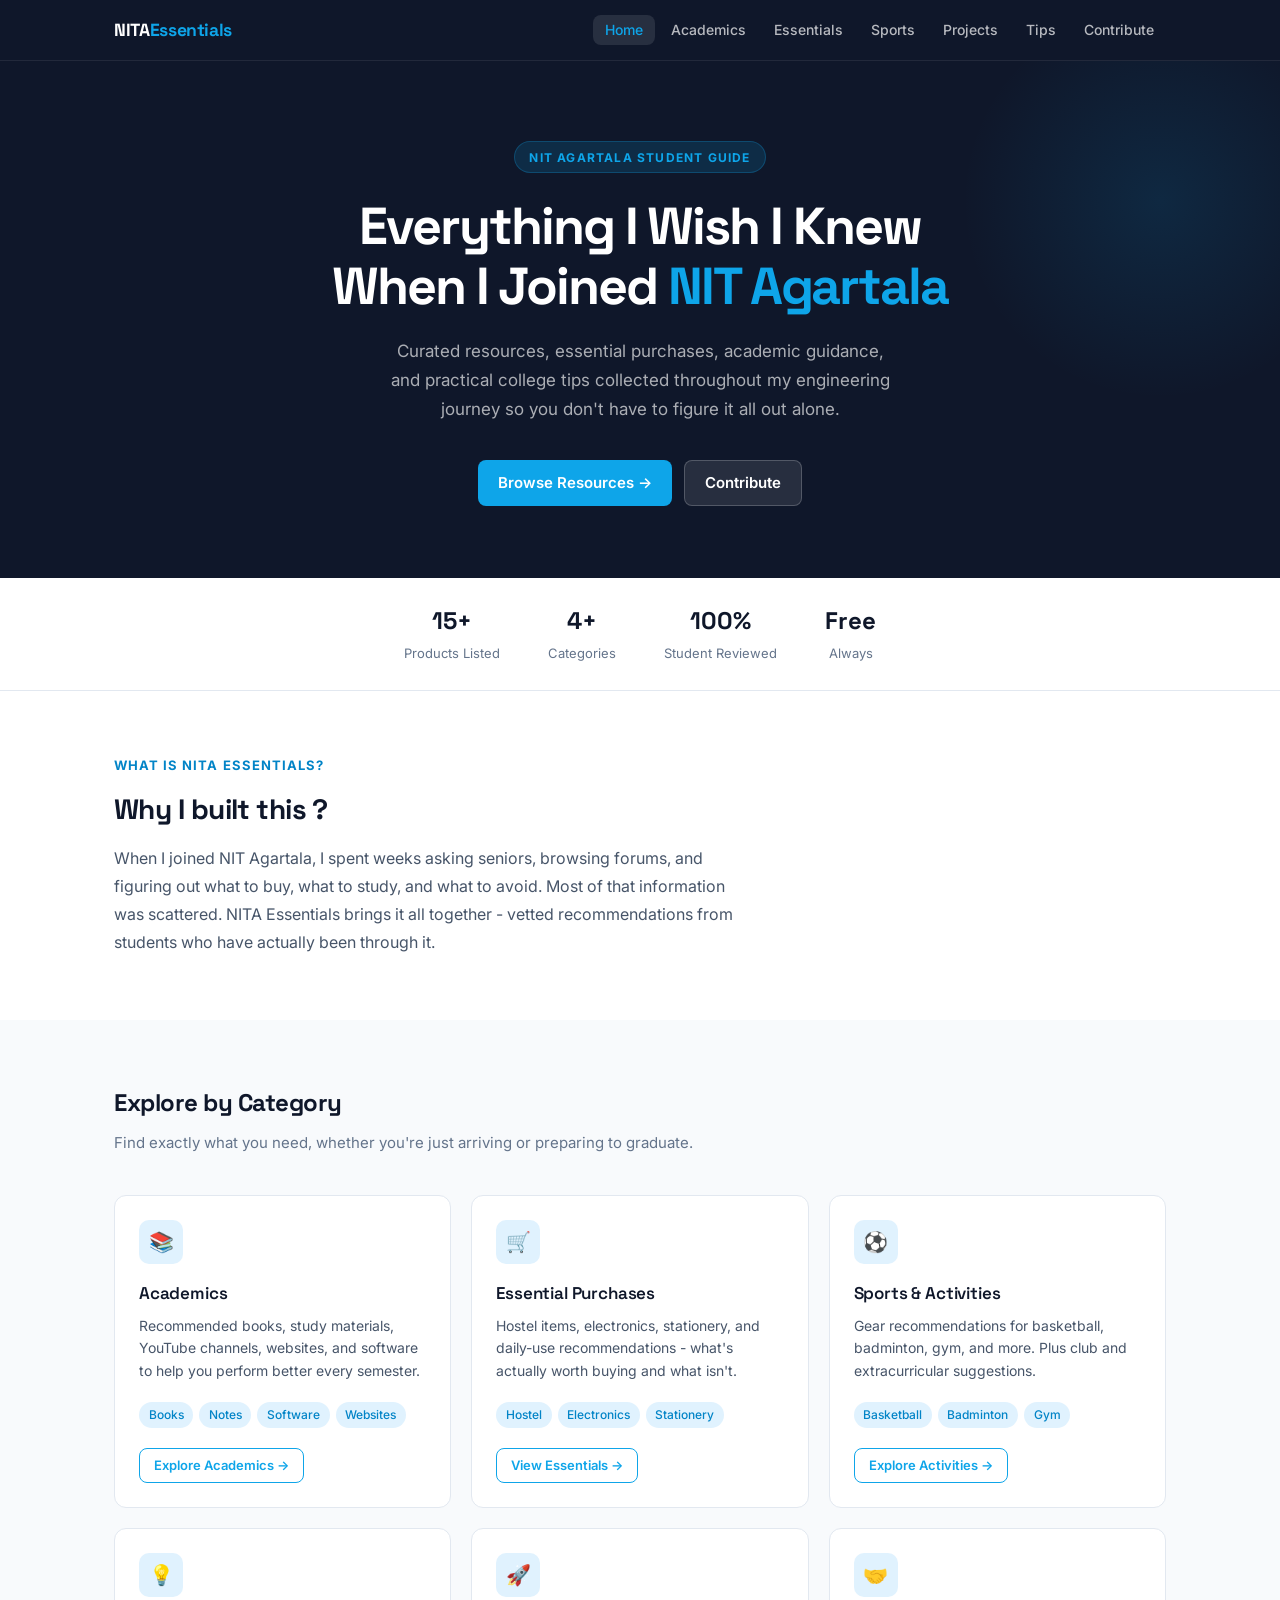
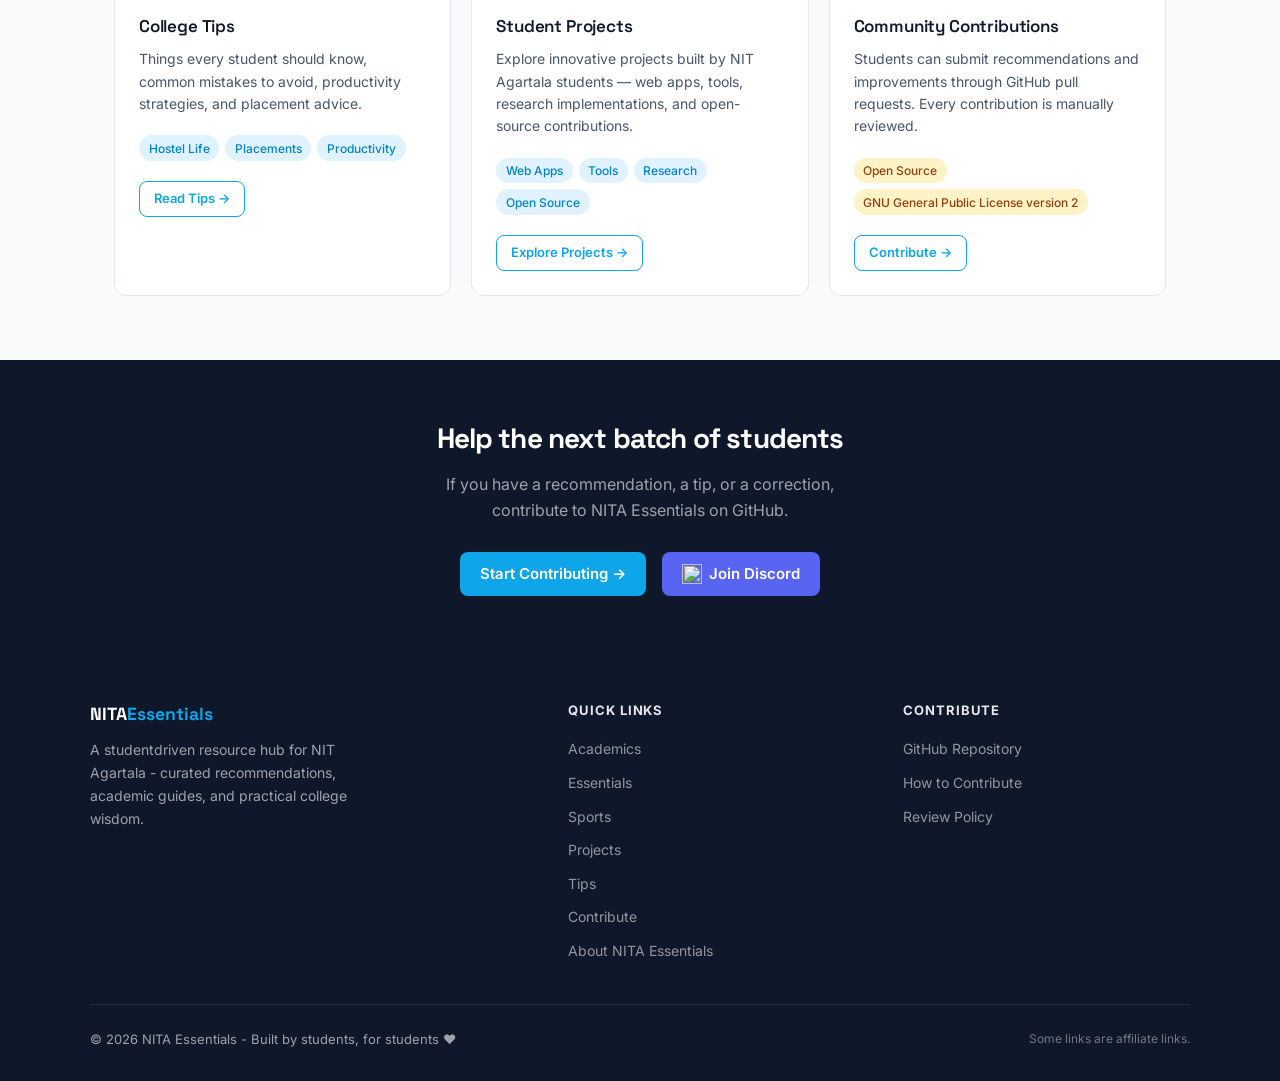
==== index.html @ d475e1d1 "Merge pull request #52 from alif2606/alif-fetures-check Updated Contribute, about, studentproject pa" ====
<!DOCTYPE html>
<html lang="en">
<head>
  <meta charset="UTF-8" />
  <meta name="viewport" content="width=device-width, initial-scale=1.0" />
  <title>NITA Essentials - Everything At One place</title>
  <meta name="description" content="Curated resources, essential purchases, academic guidance, and practical college tips for NIT Agartala students." />
  <!-- ICON For NITA-Essential -->
   <link rel="apple-touch-icon" sizes="180x180" href="./icon/apple-touch-icon.png">
    <link rel="icon" type="image/png" sizes="32x32" href="./icon/favicon-32x32.png">
    <link rel="icon" type="image/png" sizes="16x16" href="./icon/favicon-16x16.png">
    <link rel="manifest" href="./icon/site.webmanifest">

  <link rel="stylesheet" href="./css/styles.css" />

  <!-- Google tag (gtag.js) -->
    <script async src="https://www.googletagmanager.com/gtag/js?id=G-L8GYV0HE63"></script>
    <script>
      window.dataLayer = window.dataLayer || [];
      function gtag(){dataLayer.push(arguments);}
      gtag('js', new Date());

      gtag('config', 'G-L8GYV0HE63');
    </script>
    
</head>

<body>

<nav>
  <div class="nav-inner">
    <a href="index.html" class="nav-logo">NITA<span>Essentials</span></a>
    <button class="hamburger" id="hamburger" aria-label="Toggle menu">
      <span></span><span></span><span></span>
    </button>
    <ul class="nav-links" id="nav-links">
      <li><a href="index.html" class="active">Home</a></li>
      <li><a href="academics.html">Academics</a></li>
      <li><a href="essentials.html#online-resources">Essentials</a></li>
      <li><a href="sports.html">Sports</a></li>
      <li><a href="projects.html">Projects</a></li>
      <li><a href="tips.html">Tips</a></li>
      <li><a href="contribute.html">Contribute</a></li>
    </ul>
  </div>
</nav>

<!-- HERO -->
<section class="hero">
  <div class="hero-inner">
    <div class="hero-eyebrow">NIT Agartala Student Guide</div>
    <h1>Everything I Wish I Knew When I Joined <span>NIT Agartala</span></h1>
    <p>Curated resources, essential purchases, academic guidance, and practical college tips collected throughout my engineering journey so you don't have to figure it all out alone.</p>
    <div class="hero-btns">
      <a href="academics.html#online-resources" class="btn btn-primary">Browse Resources →</a>
      <a href="contribute.html#ways-to-contribute" class="btn btn-ghost">Contribute</a>
    </div>
  </div>
</section>

<!-- STATS -->
<div class="stats-bar">
  <div class="stats-inner">
    <div class="stat">
      <span class="stat-num">15+</span>
      <span class="stat-label">Products Listed</span>
    </div>
    <div class="stat">
      <span class="stat-num">4+</span>
      <span class="stat-label">Categories</span>
    </div>
    <div class="stat">
      <span class="stat-num">100%</span>
      <span class="stat-label">Student Reviewed</span>
    </div>
    <div class="stat">
      <span class="stat-num">Free</span>
      <span class="stat-label">Always</span>
    </div>
  </div>
</div>

<!-- WHAT IS NITA Essential -->
<section class="section section-alt">
  <div class="container">
    <div style="max-width: 620px;">
      <p style="font-size:0.8125rem; font-weight:700; text-transform:uppercase; letter-spacing:0.08em; color:var(--teal-dark); margin-bottom:0.75rem;">What is NITA Essentials?</p>
      <h2 class="section-title" style="font-size:1.75rem;">Why I built this ?</h2>
      <p style="color:var(--text-light); margin-top:0.75rem; line-height:1.75;">When I joined NIT Agartala, I spent weeks asking seniors, browsing forums, and figuring out what to buy, what to study, and what to avoid. Most of that information was scattered. NITA Essentials brings it all together - vetted recommendations from students who have actually been through it.</p>
    </div>
  </div>
</section>

<!-- 5 CATEGORY CARDS -->
<section class="section">
  <div class="container">
    <p class="section-title">Explore by Category</p>
    <p class="section-sub">Find exactly what you need, whether you're just arriving or preparing to graduate.</p>
    <div class="card-grid">

      <div class="card">
        <div class="card-icon">📚</div>
        <h3>Academics</h3>
        <p>Recommended books, study materials, YouTube channels, websites, and software to help you perform better every semester.</p>
        <div class="card-tags">
          <span class="tag">Books</span>
          <span class="tag">Notes</span>
          <span class="tag">Software</span>
          <span class="tag">Websites</span>
        </div>
        <a href="academics.html" class="btn btn-outline btn-sm">Explore Academics →</a>
      </div>

      <div class="card">
        <div class="card-icon">🛒</div>
        <h3>Essential Purchases</h3>
        <p>Hostel items, electronics, stationery, and daily-use recommendations - what's actually worth buying and what isn't.</p>
        <div class="card-tags">
          <span class="tag">Hostel</span>
          <span class="tag">Electronics</span>
          <span class="tag">Stationery</span>
        </div>
        <a href="essentials.html" class="btn btn-outline btn-sm">View Essentials →</a>
      </div>

      <div class="card">
        <div class="card-icon">⚽</div>
        <h3>Sports & Activities</h3>
        <p>Gear recommendations for basketball, badminton, gym, and more. Plus club and extracurricular suggestions.</p>
        <div class="card-tags">
          <span class="tag">Basketball</span>
          <span class="tag">Badminton</span>
          <span class="tag">Gym</span>
        </div>
        <a href="sports.html" class="btn btn-outline btn-sm">Explore Activities →</a>
      </div>

      <div class="card">
        <div class="card-icon">💡</div>
        <h3>College Tips</h3>
        <p>Things every student should know, common mistakes to avoid, productivity strategies, and placement advice.</p>
        <div class="card-tags">
          <span class="tag">Hostel Life</span>
          <span class="tag">Placements</span>
          <span class="tag">Productivity</span>
        </div>
        <a href="tips.html" class="btn btn-outline btn-sm">Read Tips →</a>
      </div>

      <div class="card">
        <div class="card-icon">🚀</div>
          <h3>Student Projects</h3>
            <p>Explore innovative projects built by NIT Agartala students — web apps, tools, research implementations, and open-source contributions.</p>
          <div class="card-tags">
            <span class="tag">Web Apps</span>
            <span class="tag">Tools</span>
            <span class="tag">Research</span>
            <span class="tag">Open Source</span>
          </div>
        <a href="projects.html" class="btn btn-outline btn-sm">Explore Projects →</a>
      </div>

      <div class="card">
        <div class="card-icon">🤝</div>
        <h3>Community Contributions</h3>
        <p>Students can submit recommendations and improvements through GitHub pull requests. Every contribution is manually reviewed.</p>
        <div class="card-tags">
          <span class="tag-amber tag">Open Source</span>
          <span class="tag-amber tag">GNU General Public License version 2</span>
        </div>
        <a href="contribute.html#ways-to-contribute" class="btn btn-outline btn-sm">Contribute →</a>
      </div>

    </div>
  </div>
</section>

<!-- CTA BAND -->
<section style="background: var(--navy); padding: 3.5rem 1.5rem; text-align:center;">

  <div class="container">
    <h2 style="font-family:'Space Grotesk',sans-serif; color:white; font-size:1.75rem; font-weight:700; letter-spacing:-0.03em; margin-bottom:0.75rem;">Help the next batch of students</h2>

    <p style="color:rgba(255,255,255,0.6); margin-bottom:1.75rem; max-width:440px; margin-left:auto; margin-right:auto;">If you have a recommendation, a tip, or a correction, contribute to NITA Essentials on GitHub.</p>

    <div class="button-group">
      
      <!-- Contribute Button -->
      <a href="contribute.html" class="btn btn-primary">
        Start Contributing →
      </a>

      <!-- Discord Button -->
      <a href="https://discord.gg/NMSnqHDSG" target="_blank" class="btn btn-primary discord-btn"> 
        <img src="https://cdn.prod.website-files.com/6257adef93867e50d84d30e2/62fddf0fde45a8baedcc7ee5_847541504914fd33810e70a0ea73177e%20(2)-1.png" alt="" style="vertical-align:middle;"> 
        Join Discord 
      </a>

    </div>

  </div>
</section>

<footer>
  <div class="footer-inner">
    <div class="footer-brand">
      <h3>NITA<span>Essentials</span></h3>
      <p>A studentdriven resource hub for NIT Agartala - curated recommendations, academic guides, and practical college wisdom.</p>
    </div>
    <div class="footer-col">
      <h4>Quick Links</h4>
      <ul>
        <li><a href="academics.html">Academics</a></li>
        <li><a href="essentials.html">Essentials</a></li>
        <li><a href="sports.html">Sports</a></li>
        <li><a href="projects.html">Projects</a></li>  
        <li><a href="tips.html">Tips</a></li>
        <li><a href="contribute.html">Contribute</a></li>
        <li><a href="about.html" target="_blank">About NITA Essentials</a></li>
      </ul>
    </div>
    <div class="footer-col">
      <h4>Contribute</h4>
      <ul>
        <li><a href="https://github.com/nita-essentials/nita-essentials.github.io" target="_blank">GitHub Repository</a></li>
        <li><a href="contribute.html#how-to-contribute">How to Contribute</a></li>
        <li><a href="contribute.html#policy">Review Policy</a></li>
      </ul>
    </div>
  </div>
  <div class="footer-bottom">
    <span>© 2026 NITA Essentials - Built by students, for students ❤️</span>
    <span style="font-size:0.75rem; opacity:0.7;">Some links are affiliate links.</span>
  </div>
</footer>

<script>
  const hamburger = document.getElementById('hamburger');
  const navLinks = document.getElementById('nav-links');
  hamburger.addEventListener('click', () => navLinks.classList.toggle('open'));
</script>

<script src="notices.js"></script>
</body>
</html>
---- css/styles.css ----
/* ===== NITA ESSENTIALS - Main Stylesheet ===== */
/* Design: Deep navy + electric teal + warm amber on off-white canvas */
/* Font stack: Space Grotesk display, Inter body */

@import url('https://fonts.googleapis.com/css2?family=Space+Grotesk:wght@400;500;600;700&family=Inter:wght@400;500;600&display=swap');

:root {
  --navy: #0f172a;
  --navy-mid: #1e293b;
  --teal: #0ea5e9;
  --teal-dark: #0284c7;
  --teal-light: #e0f2fe;
  --amber: #f59e0b;
  --amber-light: #fef3c7;
  --off-white: #f8fafc;
  --surface: #ffffff;
  --muted: #64748b;
  --border: #e2e8f0;
  --text: #0f172a;
  --text-light: #475569;
  --radius: 12px;
  --radius-sm: 8px;
  --shadow: 0 1px 3px rgba(0,0,0,0.07), 0 4px 12px rgba(0,0,0,0.06);
  --shadow-hover: 0 4px 12px rgba(14,165,233,0.15), 0 8px 24px rgba(0,0,0,0.1);
}

*, *::before, *::after { box-sizing: border-box; margin: 0; padding: 0; }

html { scroll-behavior: smooth; }

body {
  font-family: 'Inter', -apple-system, sans-serif;
  background: var(--off-white);
  color: var(--text);
  line-height: 1.6;
  font-size: 16px;
}

/* ===== NAVIGATION ===== */
nav {
  background: var(--navy);
  position: sticky;
  top: 0;
  z-index: 100;
  border-bottom: 1px solid rgba(255,255,255,0.08);
}

.nav-inner {
  max-width: 1100px;
  margin: 0 auto;
  padding: 0 1.5rem;
  display: flex;
  align-items: center;
  justify-content: space-between;
  height: 60px;
}

.nav-logo {
  font-family: 'Space Grotesk', sans-serif;
  font-weight: 700;
  font-size: 1.1rem;
  color: white;
  text-decoration: none;
  letter-spacing: -0.02em;
}

.nav-logo span { color: var(--teal); }

.nav-links {
  display: flex;
  gap: 0.25rem;
  list-style: none;
}

.nav-links a {
  color: rgba(255,255,255,0.7);
  text-decoration: none;
  padding: 0.4rem 0.75rem;
  border-radius: var(--radius-sm);
  font-size: 0.875rem;
  font-weight: 500;
  transition: all 0.15s;
}

.nav-links a:hover,
.nav-links a.active {
  color: white;
  background: rgba(255,255,255,0.1);
}

.nav-links a.active { color: var(--teal); }

.hamburger {
  display: none;
  flex-direction: column;
  gap: 5px;
  cursor: pointer;
  background: none;
  border: none;
  padding: 4px;
}

.hamburger span {
  display: block;
  width: 22px;
  height: 2px;
  background: white;
  border-radius: 2px;
  transition: all 0.25s;
}

/* ===== LAYOUT ===== */
.container {
  max-width: 1100px;
  margin: 0 auto;
  padding: 0 1.5rem;
}

.page-hero {
  background: var(--navy);
  padding: 3.5rem 1.5rem 3rem;
  text-align: center;
}

.page-hero h1 {
  font-family: 'Space Grotesk', sans-serif;
  font-size: clamp(1.75rem, 4vw, 2.5rem);
  font-weight: 700;
  color: white;
  letter-spacing: -0.03em;
  margin-bottom: 0.75rem;
}

.page-hero p {
  color: rgba(255,255,255,0.65);
  max-width: 520px;
  margin: 0 auto;
  font-size: 1.0625rem;
}

.section {
  padding: 4rem 1.5rem;
}

.section-alt { background: var(--surface); }

.section-title {
  font-family: 'Space Grotesk', sans-serif;
  font-size: 1.5rem;
  font-weight: 700;
  letter-spacing: -0.02em;
  margin-bottom: 0.5rem;
  color: var(--navy);
  /* below the one line code is for scroll positioning, so that the content doesn't overlaps */
  scroll-margin-top: 130px;
}

.section-sub {
  color: var(--muted);
  margin-bottom: 2.5rem;
  font-size: 0.9375rem;
}

/* ===== BUTTONS ===== */
.btn {
  display: inline-flex;
  align-items: center;
  gap: 0.4rem;
  padding: 0.625rem 1.25rem;
  border-radius: var(--radius-sm);
  font-weight: 600;
  font-size: 0.9375rem;
  text-decoration: none;
  transition: all 0.15s;
  cursor: pointer;
  border: none;
  font-family: inherit;
}

.btn-primary {
  background: var(--teal);
  color: white;
}

.btn-primary:hover {
  background: var(--teal-dark);
  transform: translateY(-1px);
  box-shadow: 0 4px 12px rgba(14,165,233,0.35);
}

.btn-outline {
  background: transparent;
  color: var(--teal);
  border: 1.5px solid var(--teal);
}

.btn-outline:hover {
  background: var(--teal-light);
}

.btn-ghost {
  background: rgba(255,255,255,0.1);
  color: white;
  border: 1.5px solid rgba(255,255,255,0.2);
}

.btn-ghost:hover {
  background: rgba(255,255,255,0.18);
}

.btn-sm {
  padding: 0.4rem 0.875rem;
  font-size: 0.8125rem;
}

/* code for the discord and start contri button in the academics tab */
.button-group{
    display:flex;
    justify-content:center;
    align-items:center;
    gap:1rem;
    flex-wrap:wrap;
}

.discord-btn{
  background:#5865F2;
}

.discord-btn:hover{
  background:#ffffff;
  color: #5865F2;
}

.discord-btn img{
    width:20px;
    height:20px;
    object-fit:contain;
}

/* for youtube button */
.yt-btn {
  border-color: rgb(255, 0, 0); 
  color: red; margin-right: 2rem;
}

.yt-btn:hover {
  background: #dc4a4a;
  color: #ffffff;
}

/*Back to Top Button */
#backToTopBtn {
  position: fixed;
  right: 24px;
  bottom: 24px;

  width: 52px;
  height: 52px;

  display: flex;
  justify-content: center;
  align-items: center;

  border-radius: 50%;
  border: 1px solid rgba(255, 255, 255, 0.18);

  background: rgba(36, 127, 224, 0.786);
  border: 1px solid rgba(14, 165, 233, 0.25);
  backdrop-filter: blur(14px) saturate(180%);
  -webkit-backdrop-filter: blur(14px) saturate(180%);

  color: #ffffff;
  font-size: 22px;
  font-weight: 700;

  cursor: pointer;

  box-shadow:
    0 8px 30px rgba(0, 0, 0, 0.12),
    inset 0 1px 1px rgba(255, 255, 255, 0.3);

  opacity: 0;
  visibility: hidden;
  transform: translateY(15px);

  transition: all 0.3s ease;

  z-index: 9999;
}


#backToTopBtn:hover {
  transform: translateY(-4px) scale(1.05);
  background: rgba(255, 255, 255, 0.25);
  color: #1d4ed8;

  box-shadow:
    0 12px 35px rgba(37, 99, 235, 0.22),
    inset 0 1px 2px rgba(255, 255, 255, 0.35);
}


#backToTopBtn.show {
  opacity: 1;
  visibility: visible;
  transform: translateY(0);
}

#backToTopBtn:active {
  transform: scale(0.95);
}

html {
  scroll-behavior: smooth;
}
/* ===== CARDS ===== */
.card-grid {
  display: grid;
  grid-template-columns: repeat(auto-fill, minmax(300px, 1fr));
  gap: 1.25rem;
}

.card {
  background: var(--surface);
  border: 1px solid var(--border);
  border-radius: var(--radius);
  padding: 1.5rem;
  transition: all 0.2s;
}

.card:hover {
  border-color: var(--teal);
  box-shadow: var(--shadow-hover);
  transform: translateY(-2px);
}

.card-icon {
  width: 44px;
  height: 44px;
  background: var(--teal-light);
  border-radius: 10px;
  display: flex;
  align-items: center;
  justify-content: center;
  font-size: 1.25rem;
  margin-bottom: 1rem;
}

.card h3 {
  font-family: 'Space Grotesk', sans-serif;
  font-size: 1.0625rem;
  font-weight: 600;
  margin-bottom: 0.5rem;
  letter-spacing: -0.01em;
}

.card p {
  color: var(--text-light);
  font-size: 0.875rem;
  line-height: 1.6;
  margin-bottom: 1.25rem;
}

.card-tags {
  display: flex;
  flex-wrap: wrap;
  gap: 0.375rem;
  margin-bottom: 1.25rem;
}

.tag {
  font-size: 0.75rem;
  font-weight: 500;
  padding: 0.2rem 0.6rem;
  border-radius: 999px;
  background: var(--teal-light);
  color: var(--teal-dark);
}

.tag-amber {
  background: var(--amber-light);
  color: #92400e;
}

/* ===== PRODUCT CARDS ===== */
.product-grid {
  display: grid;
  grid-template-columns: repeat(auto-fill, minmax(260px, 1fr));
  gap: 1.25rem;
}

.product-card {
  background: var(--surface);
  border: 1px solid var(--border);
  border-radius: var(--radius);
  overflow: hidden;
  transition: all 0.2s;
  display: flex;
  flex-direction: column;
}

.product-card:hover {
  border-color: var(--teal);
  box-shadow: var(--shadow-hover);
  transform: translateY(-2px);
}

.product-img {
  width: 100%;
  height: 200px;
  object-fit: contain;
  background: #f1f5f9;
  padding: 1rem;
}

.product-img-placeholder {
  width: 100%;
  height: 200px;
  background: linear-gradient(135deg, #e2e8f0, #cbd5e1);
  display: flex;
  align-items: center;
  justify-content: center;
  font-size: 2.5rem;
}

.product-body {
  padding: 1.25rem;
  flex: 1;
  display: flex;
  flex-direction: column;
}

.product-cat {
  font-size: 0.75rem;
  font-weight: 600;
  text-transform: uppercase;
  letter-spacing: 0.05em;
  color: var(--teal-dark);
  margin-bottom: 0.4rem;
}

.product-name {
  font-family: 'Space Grotesk', sans-serif;
  font-size: 1rem;
  font-weight: 600;
  letter-spacing: -0.01em;
  margin-bottom: 0.625rem;
  color: var(--navy);
  line-height: 1.4;
}

.product-desc {
  font-size: 0.8125rem;
  color: var(--text-light);
  line-height: 1.55;
  margin-bottom: 1rem;
  flex: 1;
}

.product-footer {
  display: flex;
  align-items: center;
  justify-content: space-between;
  gap: 0.5rem;
  margin-top: auto;
}

/* ===== TIPS ===== */
.tips-grid {
  display: grid;
  grid-template-columns: repeat(auto-fill, minmax(280px, 1fr));
  gap: 1rem;
}

.tip-card {
  background: var(--surface);
  border: 1px solid var(--border);
  border-radius: var(--radius);
  padding: 1.25rem 1.25rem 1.25rem 1.5rem;
  border-left: 3px solid var(--teal);
  transition: all 0.15s;
}

.tip-card:hover {
  box-shadow: var(--shadow);
  border-left-color: var(--amber);
}

.tip-category {
  font-size: 0.7rem;
  font-weight: 700;
  text-transform: uppercase;
  letter-spacing: 0.06em;
  color: var(--muted);
  margin-bottom: 0.35rem;
}

.tip-card p {
  font-size: 0.9375rem;
  color: var(--text);
  line-height: 1.55;
}

/* ===== Buy and sell btn ===== */

.whatsapp-btn {
    display: inline-flex;
    align-items: center;
    gap: 8px;
    
    border-color: #25D366 !important;
    border-width: 1.5px !important;
    
}

.whatsapp-icon {
    width: 20px;
    height: 20px;
}

.whatsapp-btn:hover {
    background-color: #4AE07D !important;
    border-color: #4AE07D !important;
    color: white !important;
}
.whatsapp-btn span {
    color:   #25D366 !important;
}

.whatsapp-btn:hover span {
    color: white !important;
}



/* ===== ACCORDION ===== */
.accordion-item {
  border: 1px solid var(--border);
  border-radius: var(--radius-sm);
  margin-bottom: 0.5rem;
  overflow: hidden;
}

.accordion-header {
  width: 100%;
  background: var(--surface);
  border: none;
  padding: 1rem 1.25rem;
  text-align: left;
  font-family: 'Space Grotesk', sans-serif;
  font-size: 1rem;
  font-weight: 600;
  color: var(--navy);
  cursor: pointer;
  display: flex;
  justify-content: space-between;
  align-items: center;
  transition: background 0.15s;
}

.accordion-header:hover { background: #f8fafc; }

.accordion-header.open { background: var(--teal-light); color: var(--teal-dark); }

.accordion-icon {
  font-size: 1.25rem;
  transition: transform 0.2s;
  flex-shrink: 0;
}

.accordion-header.open .accordion-icon { transform: rotate(45deg); }

.accordion-body {
  display: none;
  padding: 0 1.25rem 1.25rem;
  background: var(--surface);
}

.accordion-body.open { display: block; }

/* ===== CATEGORY FILTER ===== */
.filter-bar {
  display: flex;
  flex-wrap: wrap;
  gap: 0.5rem;
  margin-bottom: 2rem;
}

.filter-btn {
  padding: 0.4rem 1rem;
  border-radius: 999px;
  border: 1.5px solid var(--border);
  background: var(--surface);
  color: var(--muted);
  font-size: 0.875rem;
  font-weight: 500;
  cursor: pointer;
  transition: all 0.15s;
  font-family: inherit;
}

.filter-btn:hover,
.filter-btn.active {
  border-color: var(--teal);
  color: var(--teal-dark);
  background: var(--teal-light);
}

/* ===== HERO (index) ===== */
.hero {
  background: var(--navy);
  padding: 5rem 1.5rem 4.5rem;
  position: relative;
  overflow: hidden;
}

.hero::before {
  content: '';
  position: absolute;
  top: -60px;
  right: -80px;
  width: 400px;
  height: 400px;
  background: radial-gradient(circle, rgba(14,165,233,0.12) 0%, transparent 70%);
  pointer-events: none;
}

.hero-inner {
  max-width: 680px;
  margin: 0 auto;
  text-align: center;
  position: relative;
}

.hero-eyebrow {
  display: inline-block;
  background: rgba(14,165,233,0.15);
  color: var(--teal);
  font-size: 0.75rem;
  font-weight: 700;
  text-transform: uppercase;
  letter-spacing: 0.1em;
  padding: 0.35rem 0.875rem;
  border-radius: 999px;
  margin-bottom: 1.5rem;
  border: 1px solid rgba(14,165,233,0.25);
}

.hero h1 {
  font-family: 'Space Grotesk', sans-serif;
  font-size: clamp(2rem, 5vw, 3.25rem);
  font-weight: 700;
  color: white;
  letter-spacing: -0.04em;
  line-height: 1.15;
  margin-bottom: 1.25rem;
}

.hero h1 span { color: var(--teal); }

.hero p {
  color: rgba(255,255,255,0.65);
  font-size: 1.0625rem;
  max-width: 520px;
  margin: 0 auto 2.25rem;
  line-height: 1.7;
}

.hero-btns {
  display: flex;
  gap: 0.75rem;
  justify-content: center;
  flex-wrap: wrap;
}

/* ===== STATS BAR ===== */
.stats-bar {
  background: var(--surface);
  border-bottom: 1px solid var(--border);
  padding: 1.5rem;
}

.stats-inner {
  max-width: 1100px;
  margin: 0 auto;
  display: flex;
  justify-content: center;
  gap: 3rem;
  flex-wrap: wrap;
}

.stat {
  text-align: center;
}

.stat-num {
  font-family: 'Space Grotesk', sans-serif;
  font-size: 1.5rem;
  font-weight: 700;
  color: var(--navy);
  display: block;
}

.stat-label {
  font-size: 0.8125rem;
  color: var(--muted);
}

/* ===== FOOTER ===== */
footer {
  background: var(--navy);
  color: rgba(255,255,255,0.6);
  padding: 3rem 1.5rem 2rem;
}

.footer-inner {
  max-width: 1100px;
  margin: 0 auto;
  display: grid;
  grid-template-columns: 1.5fr 1fr 1fr;
  gap: 3rem;
}

.footer-brand h3 {
  font-family: 'Space Grotesk', sans-serif;
  font-size: 1.1rem;
  font-weight: 700;
  color: white;
  margin-bottom: 0.625rem;
}

.footer-brand h3 span { color: var(--teal); }

.footer-brand p {
  font-size: 0.875rem;
  line-height: 1.65;
  max-width: 280px;
}

.footer-col h4 {
  font-size: 0.8125rem;
  font-weight: 700;
  text-transform: uppercase;
  letter-spacing: 0.07em;
  color: rgba(255,255,255,0.9);
  margin-bottom: 1rem;
}

.footer-col ul {
  list-style: none;
  display: flex;
  flex-direction: column;
  gap: 0.5rem;
}

.footer-col a {
  color: rgba(255,255,255,0.55);
  text-decoration: none;
  font-size: 0.875rem;
  transition: color 0.15s;
}

.footer-col a:hover { color: var(--teal); }

.footer-bottom {
  max-width: 1100px;
  margin: 2.5rem auto 0;
  padding-top: 1.5rem;
  border-top: 1px solid rgba(255,255,255,0.08);
  font-size: 0.8125rem;
  display: flex;
  justify-content: space-between;
  align-items: center;
  flex-wrap: wrap;
  gap: 0.5rem;
}

/* ===== CONTRIBUTE PAGE ===== */
.steps-list {
  display: flex;
  flex-direction: column;
  gap: 1.25rem;
  counter-reset: steps;
}

.step-item {
  display: flex;
  gap: 1.25rem;
  align-items: flex-start;
}

.step-num {
  width: 36px;
  height: 36px;
  border-radius: 50%;
  background: var(--teal);
  color: white;
  font-weight: 700;
  font-size: 0.875rem;
  display: flex;
  align-items: center;
  justify-content: center;
  flex-shrink: 0;
  margin-top: 2px;
}

.step-text h4 {
  font-weight: 600;
  margin-bottom: 0.25rem;
  font-size: 0.9375rem;
}

.step-text p {
  font-size: 0.875rem;
  color: var(--text-light);
}

/* ===== NOTICE BOX ===== */
.notice {
  background: var(--amber-light);
  border: 1px solid #fcd34d;
  border-radius: var(--radius-sm);
  padding: 1rem 1.25rem;
  font-size: 0.875rem;
  color: #78350f;
  display: flex;
  gap: 0.625rem;
  align-items: flex-start;
  grid-column: 1 / -1;
}

/* ===== MOBILE ===== */
@media (max-width: 768px) {
  .nav-links {
    display: none;
    position: absolute;
    top: 60px;
    left: 0;
    right: 0;
    background: var(--navy-mid);
    flex-direction: column;
    padding: 1rem;
    border-bottom: 1px solid rgba(255,255,255,0.1);
    gap: 0.25rem;
  }

  .nav-links.open { display: flex; }

  .hamburger { display: flex; }

  .footer-inner {
    grid-template-columns: 1fr;
    gap: 2rem;
  }

  .stats-inner { gap: 1.5rem; }

  /* Nav Of the Acedemic section */
  #academics-nav .filter-bar {
    flex-wrap: nowrap;
    overflow-x: auto;
    -webkit-overflow-scrolling: touch;
    scrollbar-width: none;
    padding-bottom: 2px;
  }

  #academics-nav .filter-bar::-webkit-scrollbar {
    display: none;
  }
}

@media (max-width: 480px) {
  .hero { padding: 3.5rem 1rem 3rem; }
  .section { padding: 2.5rem 1rem; }
  .page-hero { padding: 2.5rem 1rem 2rem; }
  .product-grid, .card-grid, .tips-grid {
    grid-template-columns: 1fr;
  }

  /* Amazon-styled listing for mobile */
  .product-grid {
    grid-template-columns: 1fr;
    gap: 0;
  }
  .product-card {
    flex-direction: row;
    border-radius: 0;
    border-left: none;
    border-right: none;
    border-top: 1px solid var(--border);;
    border-bottom: 1px solid var(--border);
    transform: none !important;
  }
  .product-card:hover{
    transform: none;
    box-shadow: none;
  }
  .product-img {
    width: 120px;
    min-width: 120px;
    height: 120px;
    padding: 0.625rem;
    object-fit: contain;
    border-radius: var(--radius-sm);
  }
  .product-img-placeholder {
    width: 120px;
    min-width: 120px;
    height: 120px;
    font-size: 1.75rem;
    flex-shrink: 0;
  }
  .product-body {
    padding: 0.75rem 0.875rem;
    justify-content: space-between;
  }
  .product-cat {
    font-size: 0.6875rem;
    margin-bottom: 0.25rem;
  }
  .product-name {
    font-size: 0.875rem;
    margin-bottom: 0.375rem;
    line-height: 1.35;
  }
  .product-desc {
    font-size: 0.75rem;
    line-height: 1.45;
    margin-bottom: 0.625rem;
    /* Limit to 3 lines on mobile to keep cards compact */
    /* display: -webkit-box;
    -webkit-line-clamp: 3;
    -webkit-box-orient: vertical; */
    overflow: hidden;
  }
  .product-footer {
    flex-direction: column;
    align-items: flex-start;
    gap: 0.375rem;
  }
  .product-footer .btn {
    font-size: 0.75rem;
    padding: 0.35rem 0.75rem;
    width: 100%;
    justify-content: center;
  }
}


/* ===== PROJECTS PAGE ===== */

/* Notice spacing utilities */
.notice-mb {
  margin-bottom: 2.5rem;
}

.notice-mt {
  margin-top: 3rem;
}

.notice-link {
  color: inherit;
  font-weight: 600;
}

/* Filter bar spacing */
.filter-mb {
  margin-bottom: 2.5rem;
}

/* Project item layout */
.project-full {
  grid-column: 1 / -1;
}

/* Project card container */
.project-card {
  background: var(--surface);
  border: 1px solid var(--border);
  border-radius: var(--radius);
  padding: 2rem;
  border-left: 4px solid var(--teal);
}

/* Project header section */
.project-header {
  display: flex;
  align-items: flex-start;
  justify-content: space-between;
  flex-wrap: wrap;
  gap: 1rem;
  margin-bottom: 1.25rem;
}

/* Project category wrapper */
.project-category-wrapper {
  display: flex;
  align-items: center;
  gap: 0.5rem;
  margin-bottom: 0.5rem;
}

/* Project category label */
.project-category {
  font-size: 0.75rem;
  font-weight: 600;
  text-transform: uppercase;
  letter-spacing: 0.05em;
  color: var(--teal-dark);
}

/* Project title */
.project-title {
  font-family: 'Space Grotesk', sans-serif;
  font-size: 1.5rem;
  font-weight: 700;
  color: var(--navy);
  margin-bottom: 0.5rem;
  letter-spacing: -0.02em;
}

/* Project description */
.project-description {
  color: var(--muted);
  font-size: 0.9375rem;
  margin-bottom: 0.75rem;
}

/* Project actions (buttons) */
.project-actions {
  display: flex;
  gap: 0.625rem;
  flex-wrap: wrap;
}

/* Project author section */
.project-author {
  margin-top: 1.5rem;
  padding-top: 1rem;
  border-top: 1px solid var(--border);
}

.project-author-text {
  font-size: 0.875rem;
  color: var(--muted);
}

.project-author-link {
  color: var(--teal-dark);
  text-decoration: none;
  font-weight: 600;
}

.project-author-link:hover {
  text-decoration: underline;
}

/* Project placeholder (coming soon) */
.project-placeholder {
  background: var(--surface);
  border: 1px dashed var(--border);
  border-radius: var(--radius);
  padding: 3rem 2rem;
  text-align: center;
}

.project-placeholder-icon {
  font-size: 2.5rem;
  margin-bottom: 1rem;
  opacity: 0.3;
}

.project-placeholder-title {
  font-family: 'Space Grotesk', sans-serif;
  font-size: 1.25rem;
  font-weight: 600;
  color: var(--muted);
  margin-bottom: 0.75rem;
}

.project-placeholder-text {
  color: var(--text-light);
  margin-bottom: 1.5rem;
  max-width: 480px;
  margin-left: auto;
  margin-right: auto;
}

/* Responsive adjustments for projects page */
@media (max-width: 768px) {
  .project-card {
    padding: 1.5rem;
  }

  .project-title {
    font-size: 1.25rem;
  }

  .project-header {
    flex-direction: column;
  }

  .project-actions {
    width: 100%;
  }

  .project-actions .btn {
    flex: 1;
    justify-content: center;
  }
}
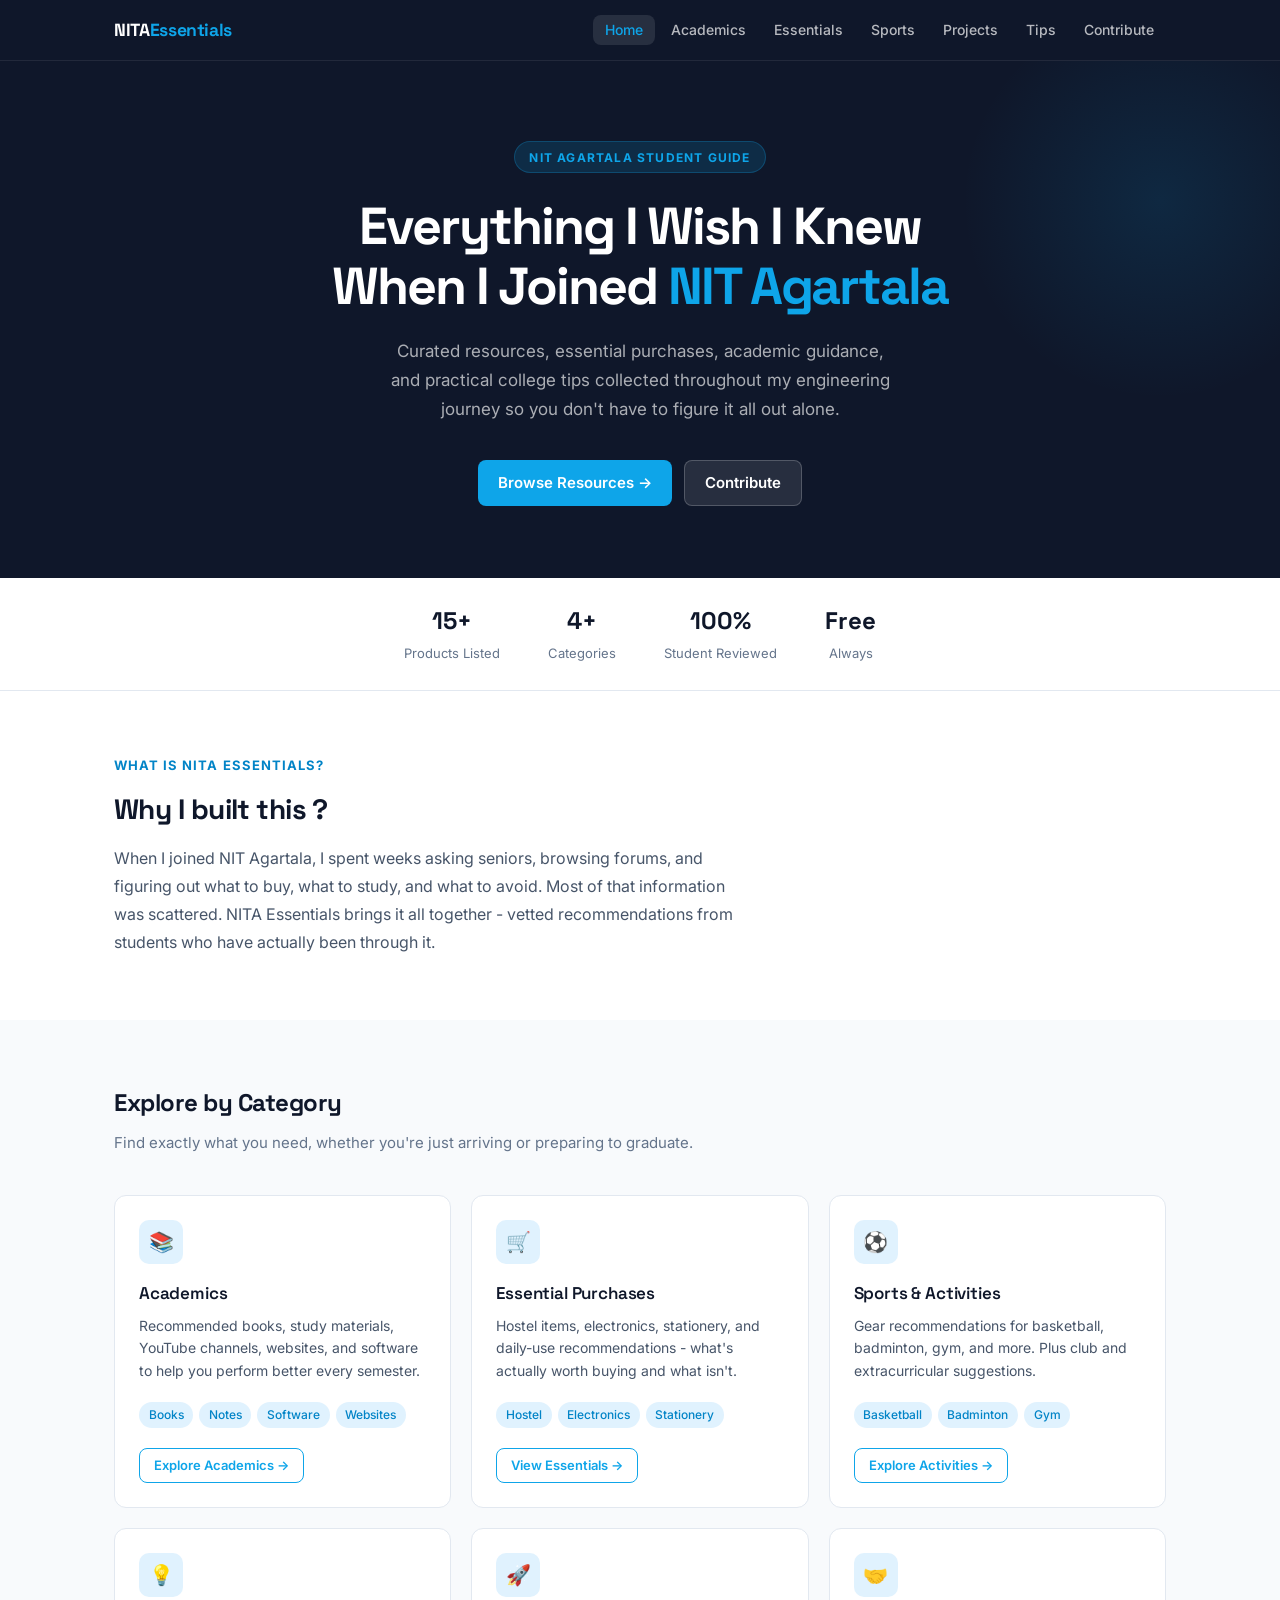
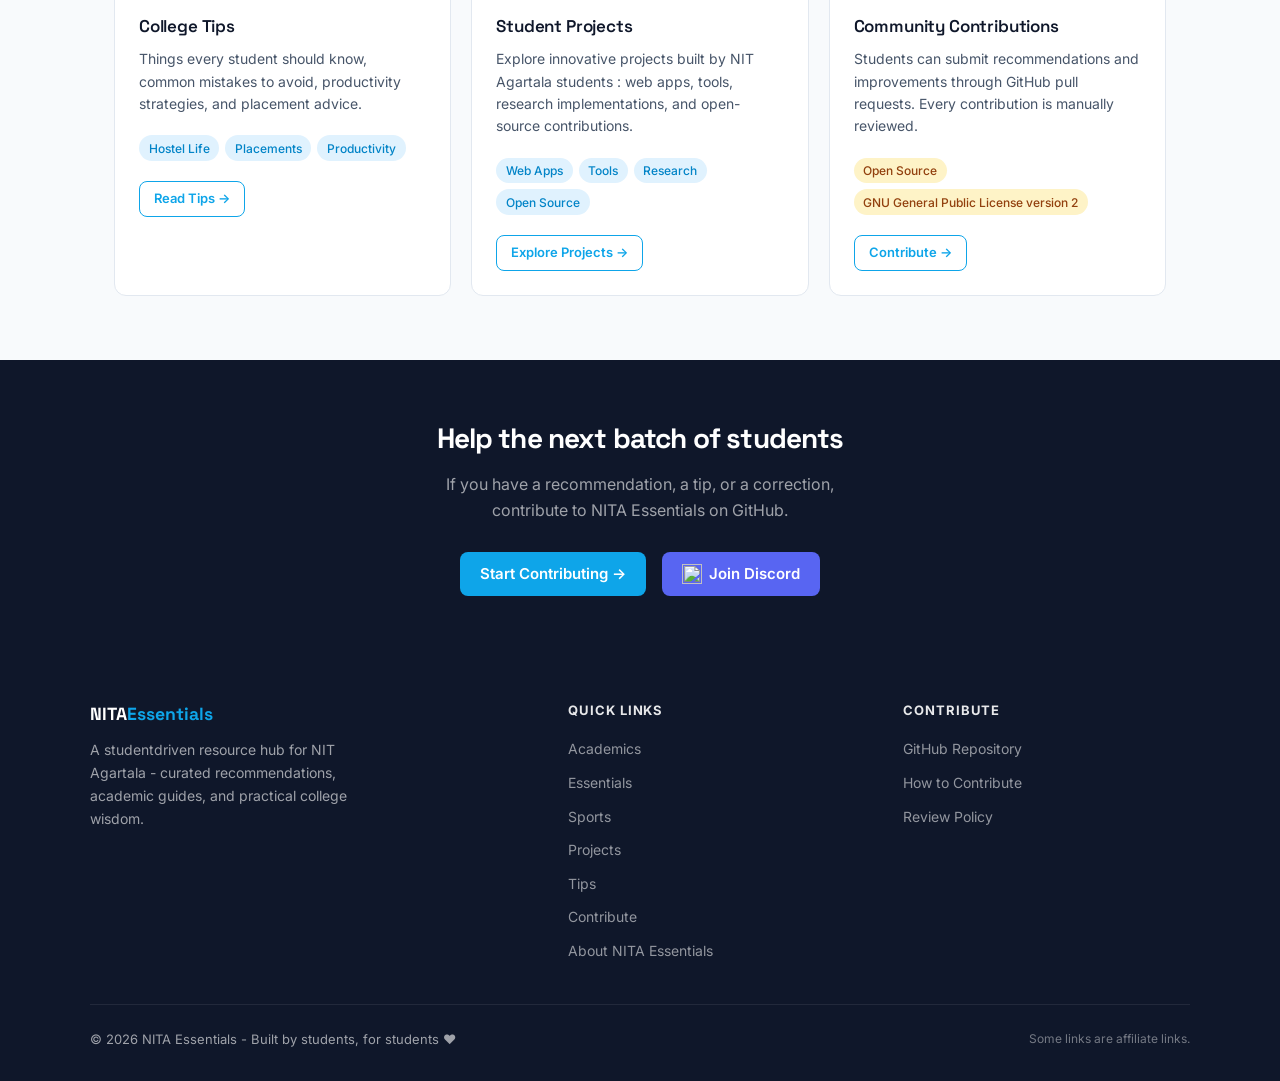
==== commit 777ba471: "Update the changes from local to github" ====
--- a/index.html
+++ b/index.html
@@ -150,7 +150,7 @@
       <div class="card">
         <div class="card-icon">🚀</div>
           <h3>Student Projects</h3>
-            <p>Explore innovative projects built by NIT Agartala students — web apps, tools, research implementations, and open-source contributions.</p>
+            <p>Explore innovative projects built by NIT Agartala students : web apps, tools, research implementations, and open-source contributions.</p>
           <div class="card-tags">
             <span class="tag">Web Apps</span>
             <span class="tag">Tools</span>
--- a/css/styles.css
+++ b/css/styles.css
@@ -160,6 +160,19 @@
   margin-bottom: 2.5rem;
   font-size: 0.9375rem;
 }
+/* Basketbatball link - Basketball Club */
+.hoopers-link {
+  padding: 2px;
+  border: 5px;
+  text-decoration: none;
+  color: var(--teal-dark);
+  font-weight: 600;
+  transition: all 0.15s;
+}
+
+.hoopers-link:hover {
+  color: #c13584;
+}
 
 /* ===== BUTTONS ===== */
 .btn {
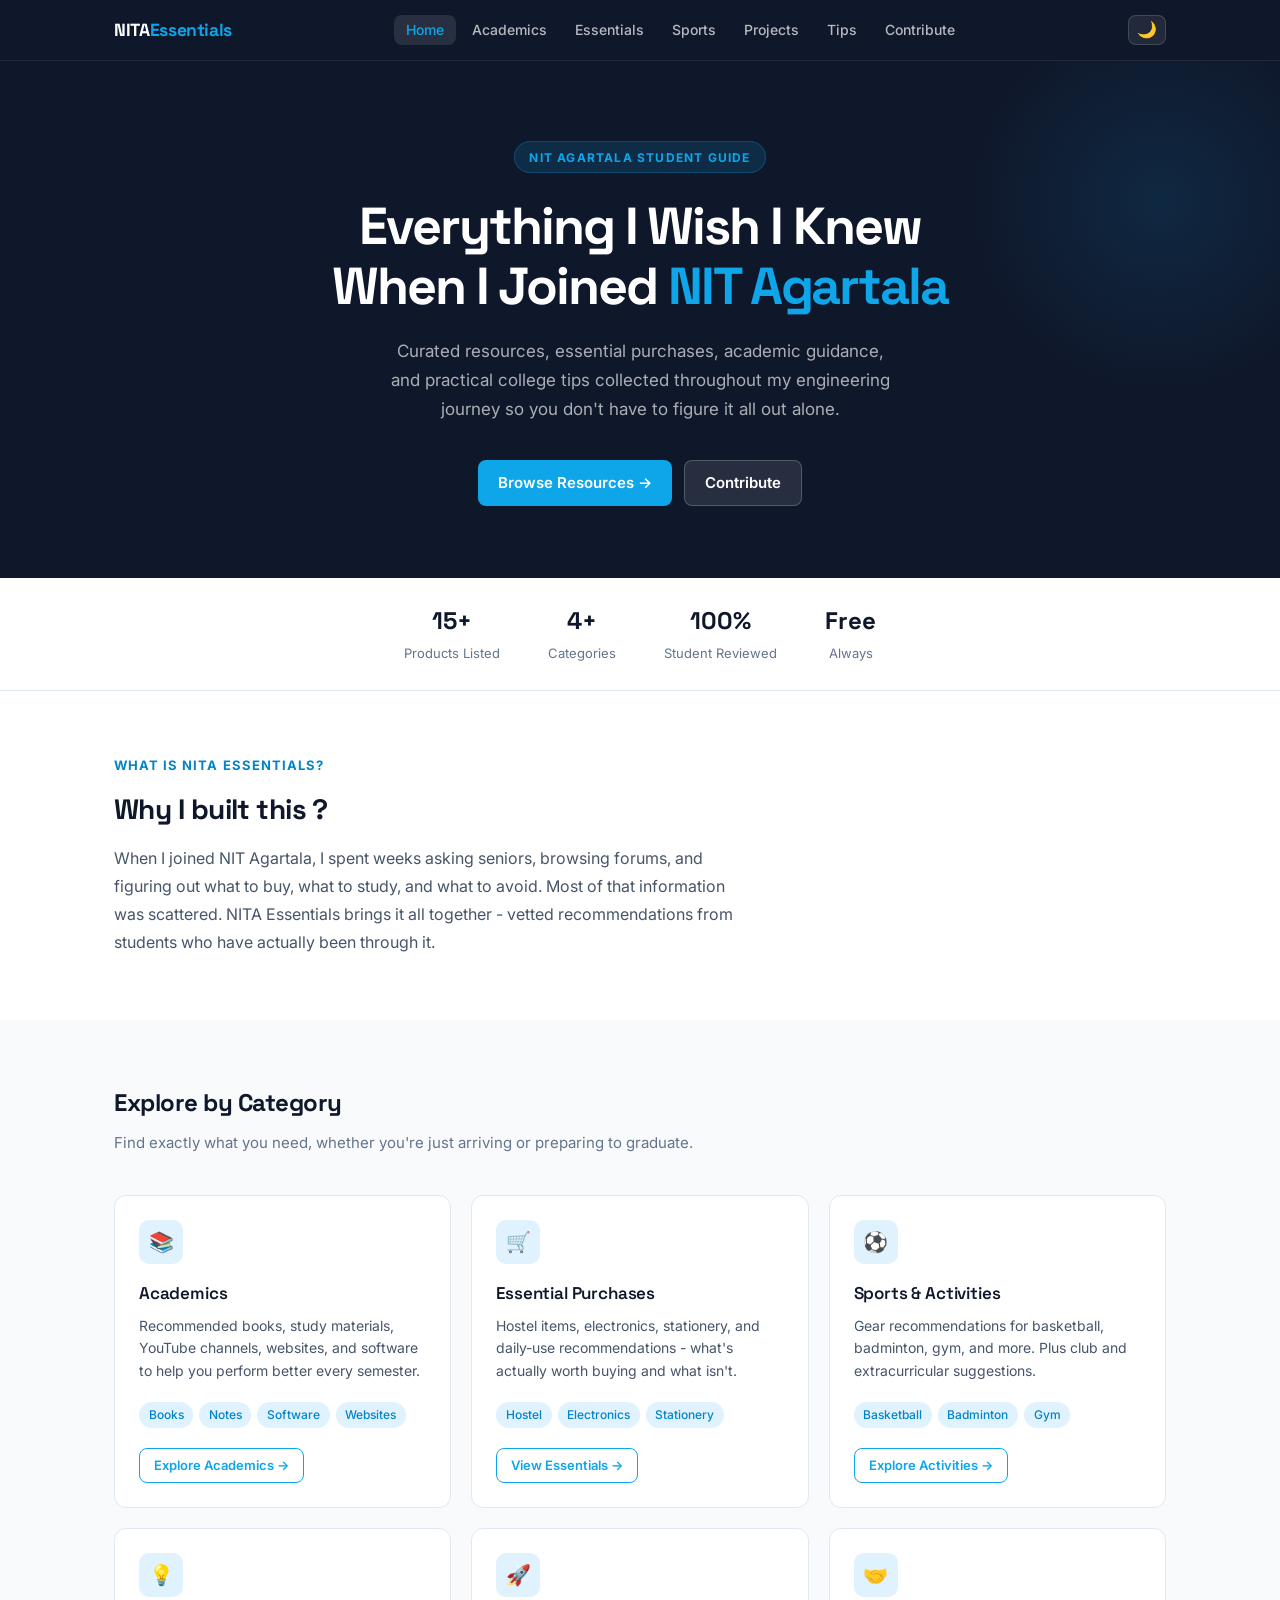
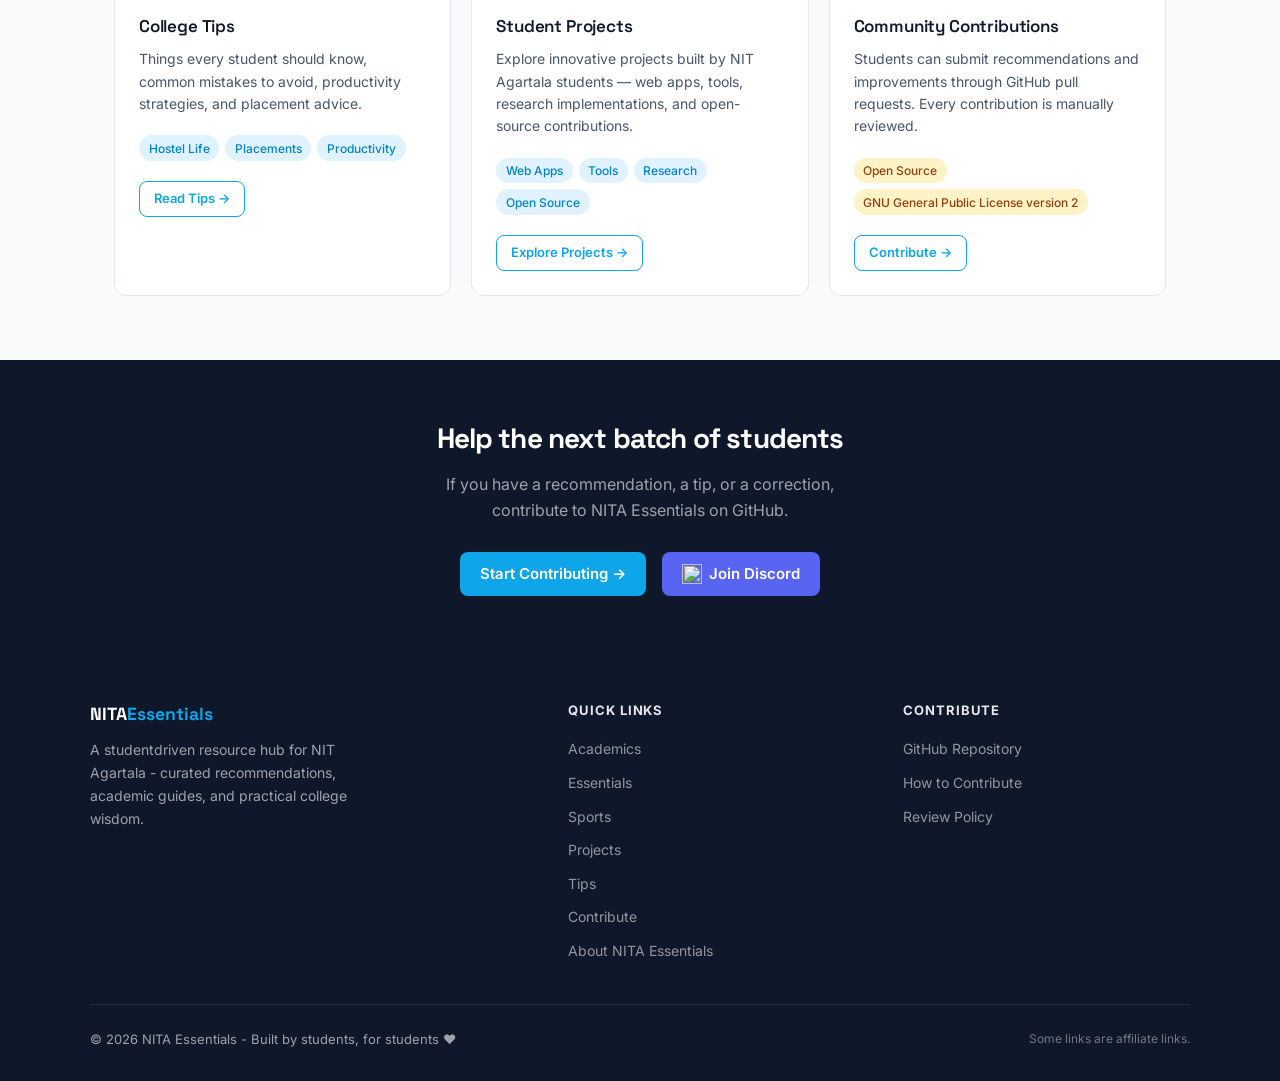
==== commit 37cbebaf: "Merge pull request #83 from alif2606/new-features Added dark theme" ====
--- a/index.html
+++ b/index.html
@@ -6,13 +6,13 @@
   <title>NITA Essentials - Everything At One place</title>
   <meta name="description" content="Curated resources, essential purchases, academic guidance, and practical college tips for NIT Agartala students." />
   <!-- ICON For NITA-Essential -->
-   <link rel="apple-touch-icon" sizes="180x180" href="./icon/apple-touch-icon.png">
+  <link rel="apple-touch-icon" sizes="180x180" href="./icon/apple-touch-icon.png">
     <link rel="icon" type="image/png" sizes="32x32" href="./icon/favicon-32x32.png">
     <link rel="icon" type="image/png" sizes="16x16" href="./icon/favicon-16x16.png">
     <link rel="manifest" href="./icon/site.webmanifest">
 
   <link rel="stylesheet" href="./css/styles.css" />
-
+  <link rel="stylesheet" href="./css/theme.css" />
   <!-- Google tag (gtag.js) -->
     <script async src="https://www.googletagmanager.com/gtag/js?id=G-L8GYV0HE63"></script>
     <script>
@@ -22,28 +22,18 @@
 
       gtag('config', 'G-L8GYV0HE63');
     </script>
+
+    <style>
+/* Left for now */
+    </style>
     
 </head>
 
 <body>
 
-<nav>
-  <div class="nav-inner">
-    <a href="index.html" class="nav-logo">NITA<span>Essentials</span></a>
-    <button class="hamburger" id="hamburger" aria-label="Toggle menu">
-      <span></span><span></span><span></span>
-    </button>
-    <ul class="nav-links" id="nav-links">
-      <li><a href="index.html" class="active">Home</a></li>
-      <li><a href="academics.html">Academics</a></li>
-      <li><a href="essentials.html#online-resources">Essentials</a></li>
-      <li><a href="sports.html">Sports</a></li>
-      <li><a href="projects.html">Projects</a></li>
-      <li><a href="tips.html">Tips</a></li>
-      <li><a href="contribute.html">Contribute</a></li>
-    </ul>
-  </div>
-</nav>
+<div id="nav">
+
+</div>
 
 <!-- HERO -->
 <section class="hero">
@@ -150,7 +140,7 @@
       <div class="card">
         <div class="card-icon">🚀</div>
           <h3>Student Projects</h3>
-            <p>Explore innovative projects built by NIT Agartala students : web apps, tools, research implementations, and open-source contributions.</p>
+            <p>Explore innovative projects built by NIT Agartala students — web apps, tools, research implementations, and open-source contributions.</p>
           <div class="card-tags">
             <span class="tag">Web Apps</span>
             <span class="tag">Tools</span>
@@ -235,11 +225,9 @@
 </footer>
 
 <script>
-  const hamburger = document.getElementById('hamburger');
-  const navLinks = document.getElementById('nav-links');
-  hamburger.addEventListener('click', () => navLinks.classList.toggle('open'));
+
 </script>
-
+<script src="./js/components.js"></script>
 <script src="notices.js"></script>
 </body>
 </html>
--- a/css/styles.css
+++ b/css/styles.css
@@ -35,14 +35,35 @@
   line-height: 1.6;
   font-size: 16px;
 }
+/* ========THEMES======== */
+
+
+/* ── Theme toggle button ── */
+[data-theme="dark"] #theme-toggle {
+  background: rgba(255,255,255,0.1);
+  border-color: rgba(255,255,255,0.15);
+}
+
+/* ── Academics sticky nav ── */
+[data-theme="dark"] #academics-nav {
+  background: rgba(15, 23, 42, 0.85);
+}
 
 /* ===== NAVIGATION ===== */
-nav {
-  background: var(--navy);
+#nav {
   position: sticky;
   top: 0;
   z-index: 100;
+}
+
+#nav nav {
+  background: var(--navy);
   border-bottom: 1px solid rgba(255,255,255,0.08);
+  transition: transform 0.3s ease;
+}
+
+#nav nav.nav-hidden {
+  transform: translateY(-100%);
 }
 
 .nav-inner {
@@ -107,6 +128,16 @@
   background: white;
   border-radius: 2px;
   transition: all 0.25s;
+}
+
+/* academis navbar */
+#academics-nav {
+  padding: 0.5rem 1rem; 
+  top: 60px; 
+  position: sticky; 
+  transition: top 0.3s ease; 
+  z-index: 99;  
+  backdrop-filter: blur(16px) saturate(180%); -webkit-backdrop-filter: blur(16px) saturate(180%);
 }
 
 /* ===== LAYOUT ===== */
@@ -159,19 +190,6 @@
   color: var(--muted);
   margin-bottom: 2.5rem;
   font-size: 0.9375rem;
-}
-/* Basketbatball link - Basketball Club */
-.hoopers-link {
-  padding: 2px;
-  border: 5px;
-  text-decoration: none;
-  color: var(--teal-dark);
-  font-weight: 600;
-  transition: all 0.15s;
-}
-
-.hoopers-link:hover {
-  color: #c13584;
 }
 
 /* ===== BUTTONS ===== */
@@ -226,6 +244,23 @@
   font-size: 0.8125rem;
 }
 
+/* Theme toggle button base styles */
+#theme-toggle {
+  background: rgba(255,255,255,0.08);
+  border: 1px solid rgba(255,255,255,0.15);
+  border-radius: var(--radius-sm);
+  color: white;
+  cursor: pointer;
+  font-size: 1rem;
+  padding: 0.35rem 0.5rem;
+  transition: all 0.2s;
+  line-height: 1;
+}
+
+#theme-toggle:hover {
+  background: rgba(255,255,255,0.15);
+}
+
 /* code for the discord and start contri button in the academics tab */
 .button-group{
     display:flex;
@@ -869,6 +904,7 @@
   .stats-inner { gap: 1.5rem; }
 
   /* Nav Of the Acedemic section */
+
   #academics-nav .filter-bar {
     flex-wrap: nowrap;
     overflow-x: auto;
@@ -1121,4 +1157,10 @@
     flex: 1;
     justify-content: center;
   }
+}
+
+
+/* ===== SPORTS PAGE ===== */
+.sport-section {
+  margin-bottom: 2rem;
 }
--- a/css/theme.css
+++ b/css/theme.css
@@ -0,0 +1,290 @@
+/* ── Smooth theme transition ── */
+body,
+.hero,
+.stats-bar,
+.section,
+.section-alt,
+.card,
+.card-icon,
+.product-card,
+.product-img,
+.tip-card,
+.accordion-item,
+.accordion-header,
+.accordion-body,
+.filter-btn,
+.notice,
+.tag,
+.tag-amber,
+.page-hero,
+.project-card,
+.project-placeholder,
+footer,
+.footer-bottom,
+nav,
+#nav,
+#academics-nav {
+  transition: background-color 0.7s ease,
+              color 0.7s ease,
+              border-color 0.7s ease,
+              box-shadow 0.7s ease !important;
+}
+
+/* ========= DARK MODE ========= */
+[data-theme="dark"] {
+  --teal: #38bdf8;
+  --teal-dark: #0ea5e9;
+  --teal-light: #0c2d48;
+  --amber: #fbbf24;
+  --amber-light: #2d1f00;
+  --off-white: #0f172a;      /* darkest — page base */
+  --surface: #1e293b;        /* mid — cards, sections */
+  --muted: #94a3b8;
+  --border: #2d3f55;
+  --text: #f1f5f9;
+  --text-light: #94a3b8;
+  --navy: #0f172a;
+  --navy-mid: #1e293b;
+}
+
+/* ── Body ── */
+[data-theme="dark"] body {
+  background: #0f172a;
+}
+
+/* ── Hero — needs to stand out from body ── */
+[data-theme="dark"] .hero {
+  background: #020917;       /* deepest possible — almost black */
+  border-bottom: 1px solid #1e3a5f;
+}
+
+[data-theme="dark"] .hero::before {
+  background: radial-gradient(circle, rgba(56,189,248,0.08) 0%, transparent 70%);
+}
+
+/* ── Stats bar — lighter than hero ── */
+[data-theme="dark"] .stats-bar {
+  background: #1e293b;
+  border-bottom: 1px solid #2d3f55;
+}
+
+[data-theme="dark"] .stat-num {
+  color: #f1f5f9;
+}
+
+[data-theme="dark"] .stat-label {
+  color: #94a3b8;
+}
+
+/* ── Sections alternate between two shades ── */
+[data-theme="dark"] .section {
+  background: #0f172a;       /* dark base */
+}
+
+[data-theme="dark"] .section-alt {
+  background: #1e293b;       /* slightly lighter */
+  border-top: 1px solid #2d3f55;
+  border-bottom: 1px solid #2d3f55;
+}
+
+[data-theme="dark"] .section-title {
+  color: #f1f5f9;
+}
+
+[data-theme="dark"] .section-sub {
+  color: #94a3b8;
+}
+
+/* ── Page hero (inner pages) ── */
+[data-theme="dark"] .page-hero {
+  background: #020917;
+  border-bottom: 1px solid #1e3a5f;
+}
+
+/* ── Cards — pop above section bg ── */
+[data-theme="dark"] .card {
+  background: #1e293b;
+  border-color: #2d3f55;
+  box-shadow: 0 2px 8px rgba(0,0,0,0.3);
+}
+
+[data-theme="dark"] .card:hover {
+  border-color: #38bdf8;
+  box-shadow: 0 4px 16px rgba(56,189,248,0.12);
+}
+
+[data-theme="dark"] .card h3 {
+  color: #f1f5f9;
+}
+
+[data-theme="dark"] .card p {
+  color: #94a3b8;
+}
+
+[data-theme="dark"] .card-icon {
+  background: #0c2d48;
+}
+
+/* ── Product cards ── */
+[data-theme="dark"] .product-card {
+  background: #1e293b;
+  border-color: #2d3f55;
+  box-shadow: 0 2px 8px rgba(0,0,0,0.3);
+}
+
+[data-theme="dark"] .product-card:hover {
+  border-color: #38bdf8;
+  box-shadow: 0 4px 16px rgba(56,189,248,0.12);
+}
+
+[data-theme="dark"] .product-img {
+  background: #0f172a;
+  border-bottom: 1px solid #2d3f55;
+}
+
+[data-theme="dark"] .product-img-placeholder {
+  background: linear-gradient(135deg, #1e293b, #0f172a);
+}
+
+[data-theme="dark"] .product-name {
+  color: #f1f5f9;
+}
+
+[data-theme="dark"] .product-desc {
+  color: #94a3b8;
+}
+
+/* ── Tip cards ── */
+[data-theme="dark"] .tip-card {
+  background: #1e293b;
+  border-color: #2d3f55;
+  border-left-color: #38bdf8;
+}
+
+[data-theme="dark"] .tip-card p {
+  color: #f1f5f9;
+}
+
+[data-theme="dark"] .tip-category {
+  color: #94a3b8;
+}
+
+/* ── Accordion ── */
+[data-theme="dark"] .accordion-item {
+  border-color: #2d3f55;
+}
+
+[data-theme="dark"] .accordion-header {
+  background: #1e293b;
+  color: #f1f5f9;
+}
+
+[data-theme="dark"] .accordion-header:hover {
+  background: #263448;
+}
+
+[data-theme="dark"] .accordion-header.open {
+  background: #0c2d48;
+  color: #38bdf8;
+}
+
+[data-theme="dark"] .accordion-body {
+  background: #1e293b;
+  color: #94a3b8;
+}
+
+/* ── Filter buttons ── */
+[data-theme="dark"] .filter-btn {
+  background: #1e293b;
+  border-color: #2d3f55;
+  color: #94a3b8;
+}
+
+[data-theme="dark"] .filter-btn:hover,
+[data-theme="dark"] .filter-btn.active {
+  border-color: #38bdf8;
+  color: #38bdf8;
+  background: #0c2d48;
+}
+
+/* ── Notice box ── */
+[data-theme="dark"] .notice {
+  background: #2d1f00;
+  border-color: #92400e;
+  color: #fcd34d;
+}
+
+/* ── Tags ── */
+[data-theme="dark"] .tag {
+  background: #0c2d48;
+  color: #38bdf8;
+}
+
+[data-theme="dark"] .tag-amber {
+  background: #2d1f00;
+  color: #fbbf24;
+}
+
+/* ── CTA band ── */
+[data-theme="dark"] section[style*="background: var(--navy)"] {
+  background: #020917 !important;
+  border-top: 1px solid #1e3a5f;
+  border-bottom: 1px solid #1e3a5f;
+}
+
+/* ── Footer — darkest, clearly separated ── */
+[data-theme="dark"] footer {
+  background: #020917;
+  border-top: 1px solid #1e3a5f;
+}
+
+[data-theme="dark"] .footer-bottom {
+  border-top-color: #1e3a5f;
+}
+
+/* ── Project cards ── */
+[data-theme="dark"] .project-card {
+  background: #1e293b;
+  border-color: #2d3f55;
+  border-left-color: #38bdf8;
+}
+
+[data-theme="dark"] .project-title {
+  color: #f1f5f9;
+}
+
+[data-theme="dark"] .project-description {
+  color: #94a3b8;
+}
+
+[data-theme="dark"] .project-author {
+  border-top-color: #2d3f55;
+}
+
+[data-theme="dark"] .project-placeholder {
+  background: #1e293b;
+  border-color: #2d3f55;
+}
+
+/* ── Theme toggle button ── */
+#theme-toggle {
+  background: rgba(255,255,255,0.08);
+  border: 1px solid rgba(255,255,255,0.15);
+  border-radius: var(--radius-sm);
+  color: white;
+  cursor: pointer;
+  font-size: 1rem;
+  padding: 0.35rem 0.5rem;
+  transition: all 0.2s;
+  line-height: 1;
+}
+
+#theme-toggle:hover {
+  background: rgba(255,255,255,0.15);
+}
+
+/* ── Academics sticky nav ── */
+[data-theme="dark"] #academics-nav {
+  background: rgba(15, 23, 42, 0.92);
+  border-bottom: 1px solid #2d3f55;
+}
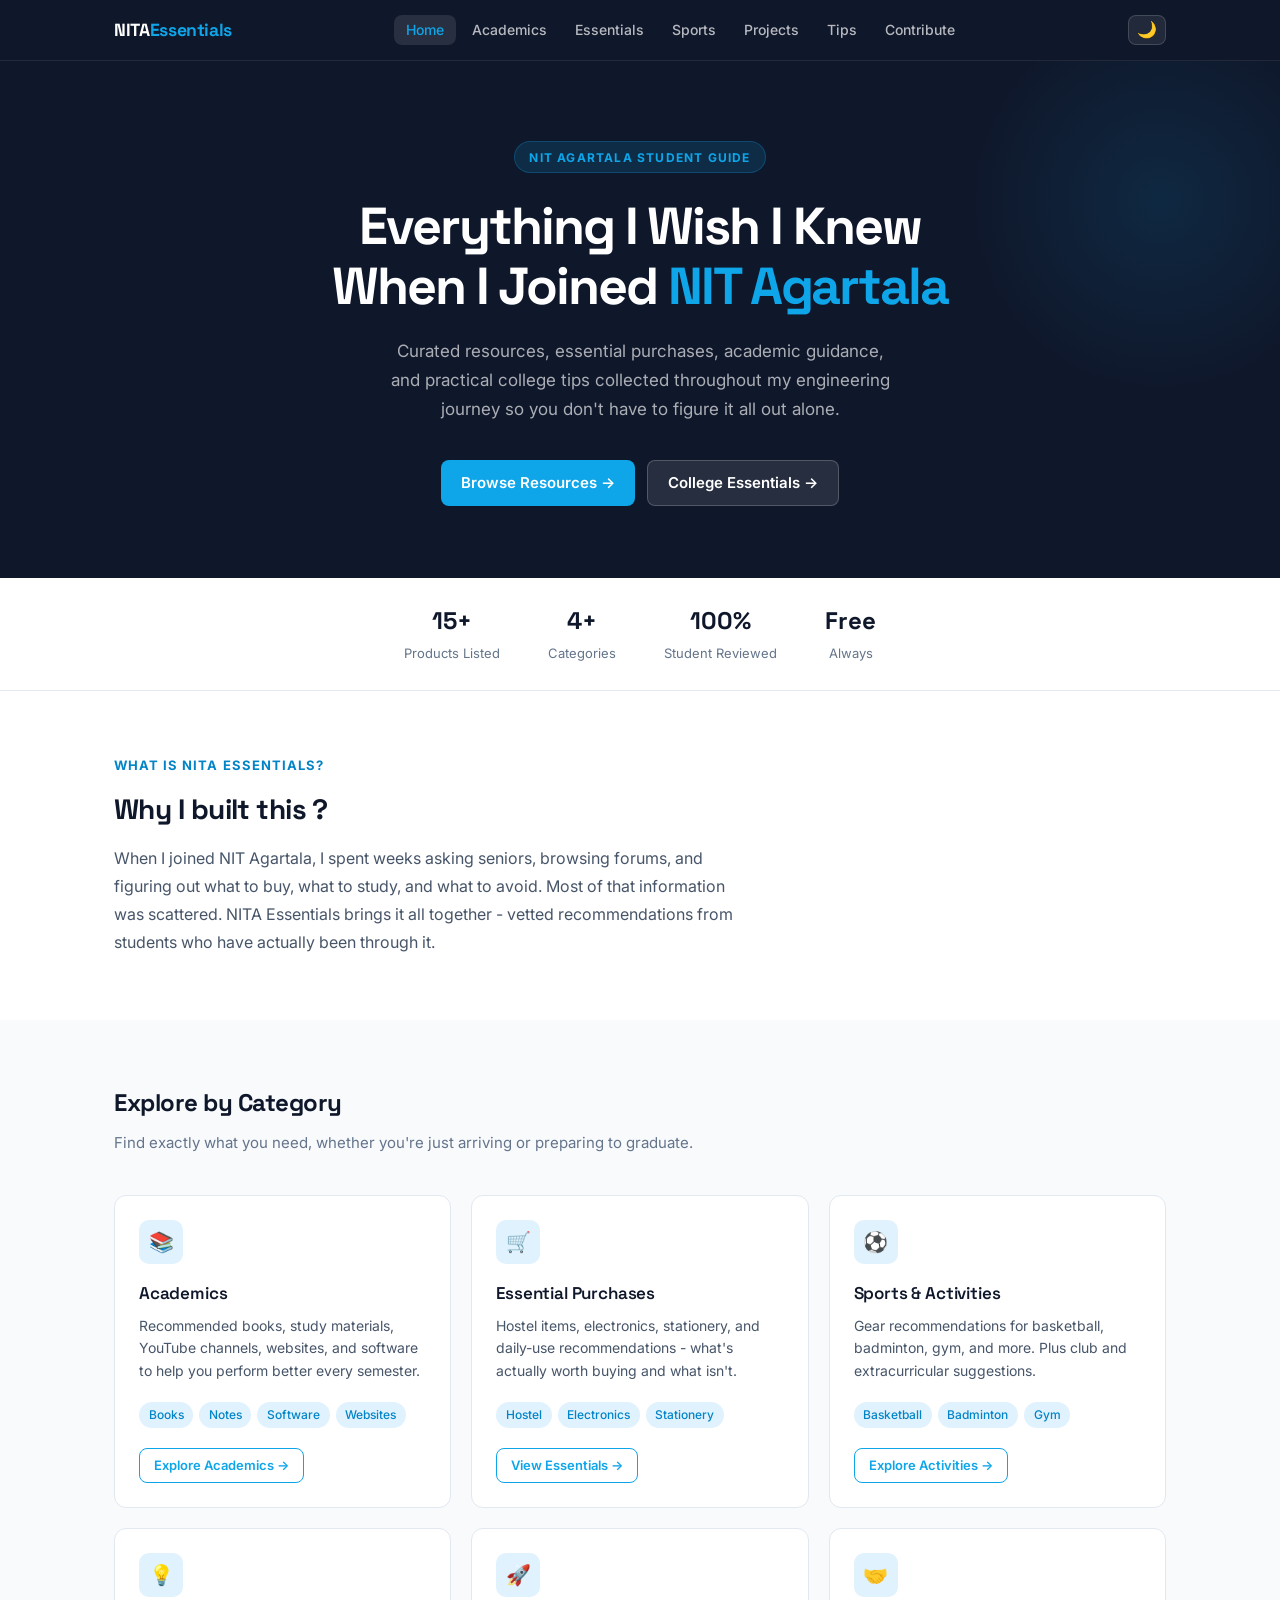
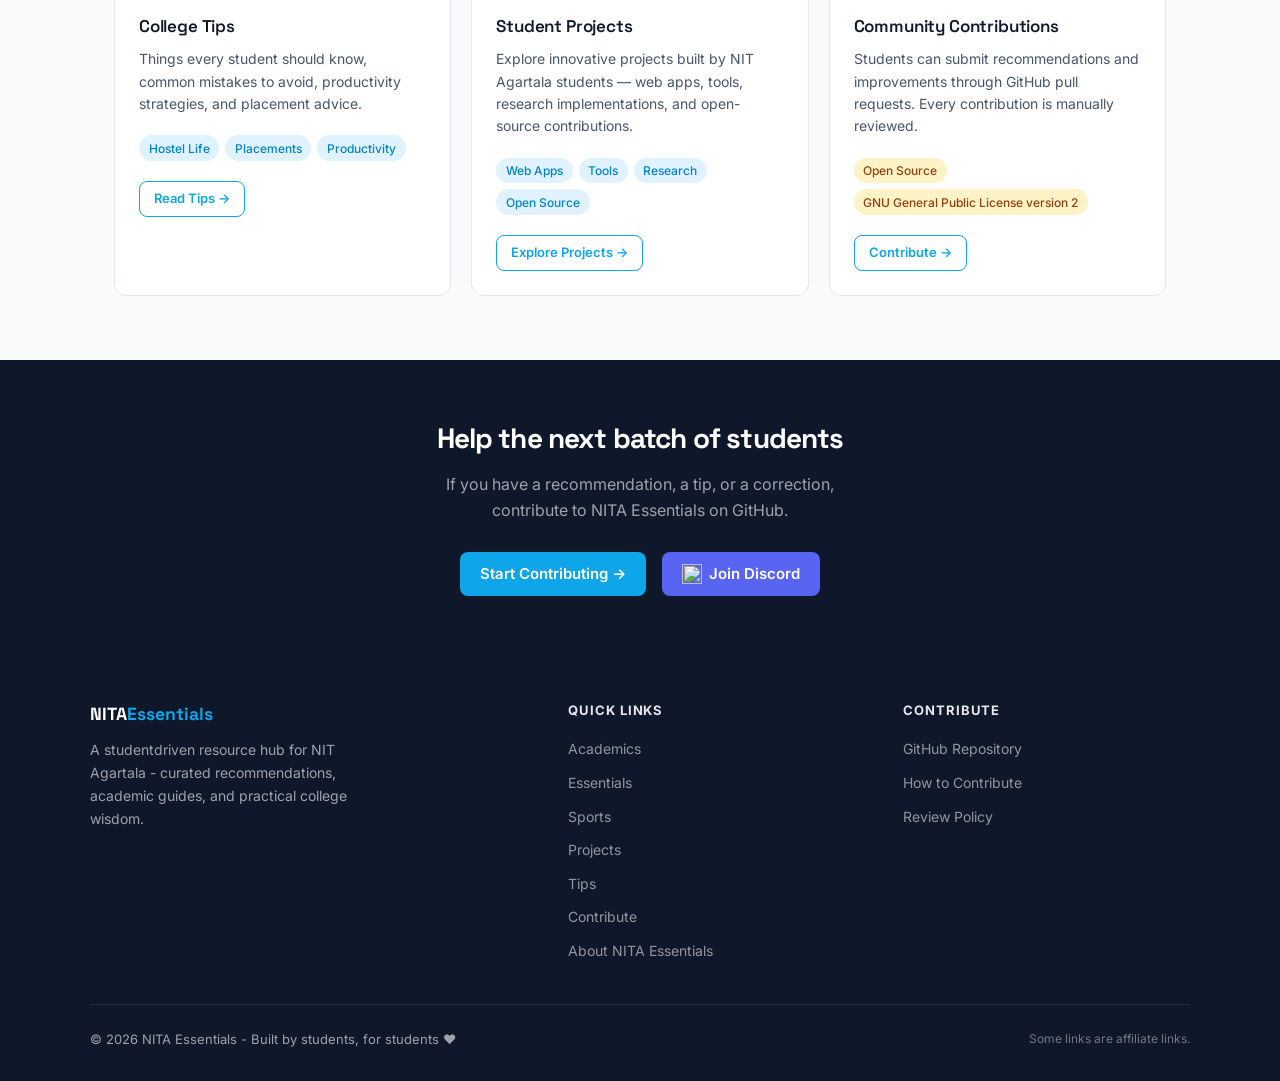
==== commit 7554cf0a: "Added new Hoopers page, updated index, sports, styles, footer file" ====
--- a/index.html
+++ b/index.html
@@ -43,7 +43,7 @@
     <p>Curated resources, essential purchases, academic guidance, and practical college tips collected throughout my engineering journey so you don't have to figure it all out alone.</p>
     <div class="hero-btns">
       <a href="academics.html#online-resources" class="btn btn-primary">Browse Resources →</a>
-      <a href="contribute.html#ways-to-contribute" class="btn btn-ghost">Contribute</a>
+      <a href="essentials.html" class="btn btn-ghost">College Essentials →</a>
     </div>
   </div>
 </section>
@@ -181,7 +181,7 @@
       </a>
 
       <!-- Discord Button -->
-      <a href="https://discord.gg/NMSnqHDSG" target="_blank" class="btn btn-primary discord-btn"> 
+      <a href="https://discord.gg/8f6EC3bwTj" target="_blank" class="btn btn-primary discord-btn"> 
         <img src="https://cdn.prod.website-files.com/6257adef93867e50d84d30e2/62fddf0fde45a8baedcc7ee5_847541504914fd33810e70a0ea73177e%20(2)-1.png" alt="" style="vertical-align:middle;"> 
         Join Discord 
       </a>
--- a/css/styles.css
+++ b/css/styles.css
@@ -53,7 +53,7 @@
 #nav {
   position: sticky;
   top: 0;
-  z-index: 100;
+  z-index: 97;
 }
 
 #nav nav {
@@ -296,6 +296,24 @@
   color: #ffffff;
 }
 
+
+/* ------------Instagram Button----------*/
+
+.instagram-btn {
+  background: linear-gradient(to right, #feda75, #fa7e1e, #d62976, #962fbf);
+  border-radius: 20px;
+  color: white;
+  text-align: center;
+  line-height: 28px;
+  text-decoration: none;
+  transition: transform 0.2s;
+}
+
+.instagram-btn:hover {
+  transform: scale(1.05);
+}   
+
+
 /*Back to Top Button */
 #backToTopBtn {
   position: fixed;
@@ -512,6 +530,7 @@
   gap: 0.5rem;
   margin-top: auto;
 }
+
 
 /* ===== TIPS ===== */
 .tips-grid {
@@ -918,81 +937,69 @@
   }
 }
 
+/* ===========================
+   MOBILE PRODUCT GRID
+=========================== */
+
+@media (max-width:768px){
+
+.product-grid{
+    display:grid;
+    grid-template-columns:repeat(2,1fr);
+    gap:14px;
+}
+
+.product-card{
+    display:flex;
+    flex-direction:column;
+    border-radius:12px;
+    overflow:hidden;
+}
+
+.product-img{
+    width:100%;
+    height:140px;
+    padding:12px;
+    object-fit:contain;
+    background:#fff;
+}
+
+.product-body{
+    padding:10px;
+}
+
+.product-name{
+    font-size:15px;
+    font-weight:700;
+    margin-bottom:6px;
+    line-height:1.3;
+}
+
+.product-desc{
+    font-size:12px;
+    line-height:1.4;
+    margin-bottom:10px;
+}
+
+.product-footer{
+    margin-top:auto;
+}
+
+.product-footer .btn{
+    width:100%;
+    font-size:12px;
+    padding:8px;
+}
+
+}
+
 @media (max-width: 480px) {
   .hero { padding: 3.5rem 1rem 3rem; }
   .section { padding: 2.5rem 1rem; }
   .page-hero { padding: 2.5rem 1rem 2rem; }
   .product-grid, .card-grid, .tips-grid {
     grid-template-columns: 1fr;
-  }
-
-  /* Amazon-styled listing for mobile */
-  .product-grid {
-    grid-template-columns: 1fr;
-    gap: 0;
-  }
-  .product-card {
-    flex-direction: row;
-    border-radius: 0;
-    border-left: none;
-    border-right: none;
-    border-top: 1px solid var(--border);;
-    border-bottom: 1px solid var(--border);
-    transform: none !important;
-  }
-  .product-card:hover{
-    transform: none;
-    box-shadow: none;
-  }
-  .product-img {
-    width: 120px;
-    min-width: 120px;
-    height: 120px;
-    padding: 0.625rem;
-    object-fit: contain;
-    border-radius: var(--radius-sm);
-  }
-  .product-img-placeholder {
-    width: 120px;
-    min-width: 120px;
-    height: 120px;
-    font-size: 1.75rem;
-    flex-shrink: 0;
-  }
-  .product-body {
-    padding: 0.75rem 0.875rem;
-    justify-content: space-between;
-  }
-  .product-cat {
-    font-size: 0.6875rem;
-    margin-bottom: 0.25rem;
-  }
-  .product-name {
-    font-size: 0.875rem;
-    margin-bottom: 0.375rem;
-    line-height: 1.35;
-  }
-  .product-desc {
-    font-size: 0.75rem;
-    line-height: 1.45;
-    margin-bottom: 0.625rem;
-    /* Limit to 3 lines on mobile to keep cards compact */
-    /* display: -webkit-box;
-    -webkit-line-clamp: 3;
-    -webkit-box-orient: vertical; */
-    overflow: hidden;
-  }
-  .product-footer {
-    flex-direction: column;
-    align-items: flex-start;
-    gap: 0.375rem;
-  }
-  .product-footer .btn {
-    font-size: 0.75rem;
-    padding: 0.35rem 0.75rem;
-    width: 100%;
-    justify-content: center;
-  }
+  } 
 }
 
 
